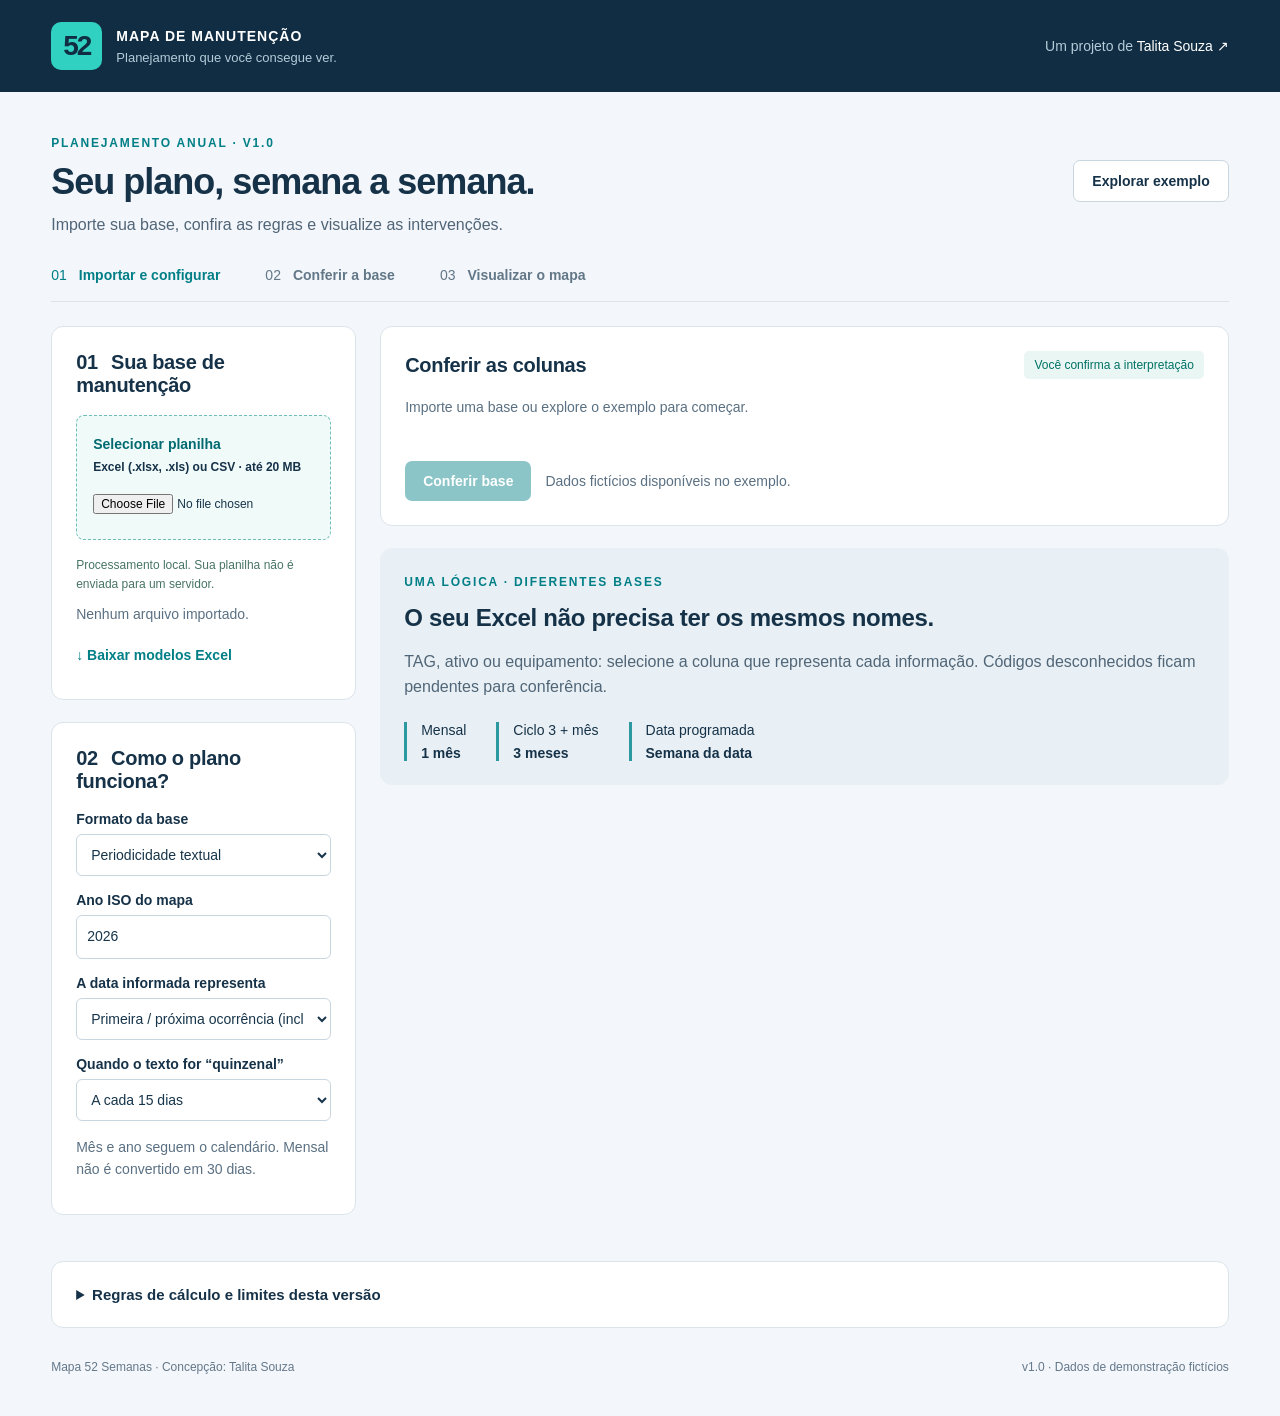
==== index.html @ 4c705dde "feat: mapa anual adaptável com importação Excel e calendário ISO" ====
<!doctype html>
<html lang="pt-BR"><head><meta charset="utf-8"><meta name="viewport" content="width=device-width,initial-scale=1"><meta name="description" content="Mapa anual de manutenção adaptável a periodicidades, ciclos e datas programadas. Por Talita Souza."><title>Mapa 52 Semanas · Talita Souza</title><link rel="stylesheet" href="assets/style.css"></head>
<body>
<header><a class="brand" href="#"><span class="brandmark">52</span><span>MAPA DE MANUTENÇÃO<small>Planejamento que você consegue ver.</small></span></a><div class="author">Um projeto de <a href="https://github.com/talita-olv" target="_blank" rel="noopener">Talita Souza ↗</a></div></header>
<main>
<div class="titlebar"><div><p class="eyebrow">PLANEJAMENTO ANUAL · V1.0</p><h1>Seu plano, semana a semana.</h1><p>Importe sua base, confira as regras e visualize as intervenções.</p></div><button id="demo" class="secondary">Explorar exemplo</button></div>
<nav aria-label="Etapas"><span class="active">01 <b>Importar e configurar</b></span><span>02 <b>Conferir a base</b></span><span>03 <b>Visualizar o mapa</b></span></nav>
<div class="workspace">
<aside>
<section class="card"><h2>01 <span>Sua base de manutenção</span></h2><label class="upload"> <strong>Selecionar planilha</strong><span>Excel (.xlsx, .xls) ou CSV · até 20 MB</span><input id="file" type="file" accept=".xlsx,.xls,.csv"></label><p class="privacy">Processamento local. Sua planilha não é enviada para um servidor.</p><p id="filename" class="muted">Nenhum arquivo importado.</p><div id="sheetbox" hidden><label>Aba<select id="sheet"></select></label><label>Linha do cabeçalho<input id="headerrow" type="number" min="1" max="100" value="1"></label></div><button id="template" class="textbutton">↓ Baixar modelos Excel</button></section>
<section class="card"><h2>02 <span>Como o plano funciona?</span></h2><label>Formato da base<select id="mode"><option value="text">Periodicidade textual</option><option value="cycle">Ciclo + unidade</option><option value="dates">Datas já programadas</option><option value="strategy">Estratégias e pacotes</option></select></label><label>Ano ISO do mapa<input id="year" type="number" value="2026" min="1901" max="2199"></label><label id="anchorbox">A data informada representa<select id="anchor"><option value="next">Primeira / próxima ocorrência (incluída)</option><option value="last">Última execução (somar um ciclo)</option></select></label><label id="fortnightbox">Quando o texto for “quinzenal”<select id="fortnight"><option value="15">A cada 15 dias</option><option value="14">A cada 14 dias (2 semanas)</option></select></label><p class="muted">Mês e ano seguem o calendário. Mensal não é convertido em 30 dias.</p></section>
</aside>
<div class="maincol"><section class="card mapping"><div class="sectionhead"><h2>Conferir as colunas</h2><span class="badge">Você confirma a interpretação</span></div><p id="mappinghint" class="muted">Importe uma base ou explore o exemplo para começar.</p><div id="mapping" class="formgrid"></div><details id="strategybox" hidden open><summary>Tabela de estratégias</summary><p>Uma linha por pacote: código;pacote;ciclo;unidade. A data da base é a âncora comum dos pacotes.</p><textarea id="strategies" rows="5" placeholder="EST_A;1M;1;MES&#10;EST_A;3M;3;MES"></textarea><p class="muted">Pacotes são independentes e cumulativos. Não aplica hierarquia, supressão, deslocamentos ou tolerâncias do CMMS. Para esses casos, importe datas já programadas.</p></details><div id="sample" class="previewtable"></div><div class="actions"><button id="validate" disabled>Conferir base</button><span id="rowcount" class="muted">Dados fictícios disponíveis no exemplo.</span></div></section>
<section id="validation" class="card" hidden><h2>Resultado da conferência</h2><div id="validationtext" role="status"></div><div id="issues" class="previewtable"></div><label id="skipbox" hidden class="inline"><input type="checkbox" id="skip">Gerar apenas com as linhas válidas; excluir as pendências listadas.</label><div class="actions"><button id="generate">Gerar mapa anual</button><button id="downloadissues" class="secondary" hidden>Baixar pendências</button></div></section>
<section class="card note" id="intro"><span class="eyebrow">UMA LÓGICA · DIFERENTES BASES</span><h2>O seu Excel não precisa ter os mesmos nomes.</h2><p>TAG, ativo ou equipamento: selecione a coluna que representa cada informação. Códigos desconhecidos ficam pendentes para conferência.</p><div class="examples"><span>Mensal <b>1 mês</b></span><span>Ciclo 3 + mês <b>3 meses</b></span><span>Data programada <b>Semana da data</b></span></div></section></div></div>
<section id="dashboard" hidden><div class="sectionhead"><div><p class="eyebrow">VISÃO DO PLANEJAMENTO</p><h2 id="maptitle">Mapa anual</h2><p id="range" class="muted"></p></div><div class="actions"><button id="export" class="secondary">↓ Exportar ocorrências</button><button id="print" class="secondary">Imprimir / PDF</button></div></div>
<div class="filters card"><label>Buscar equipamento / atividade<input id="search" placeholder="Digite TAG, descrição ou atividade"></label><label>Local<select id="local"><option value="">Todos</option></select></label><label>Criticidade<select id="critical"><option value="">Todas</option></select></label><label>Tipo de manutenção<select id="type"><option value="">Todos</option></select></label></div>
<div class="stats"><article><span>Equipamentos</span><strong id="kassets">0</strong><small>Identificadores únicos no filtro</small></article><article><span>Ocorrências previstas</span><strong id="kevents">0</strong><small>Pacotes contados individualmente</small></article><article><span>Horas estimadas</span><strong id="khours">—</strong><small id="hcoverage">Informe HH por intervenção</small></article><article><span>Maior concentração</span><strong id="kpeak">—</strong><small id="peakdetail">Ocorrências na semana</small></article></div>
<section class="card"><div class="sectionhead"><h2>Distribuição por semana</h2><label class="capacity">Capacidade semanal (HH)<input id="capacity" type="number" min="0" step="0.5" placeholder="Opcional"></label></div><p class="muted" id="chartnote">Quantidade de ocorrências. Volume de atividades não determina sobrecarga de mão de obra.</p><div class="chartscroll"><div id="chart" class="chart" aria-label="Distribuição semanal"></div></div></section>
<section class="card mapcard"><div class="sectionhead"><h2>Mapa de intervenções</h2><div class="legend"><span><i class="c0"></i>Diária / semanal</span><span><i class="c1"></i>Mensal</span><span><i class="c2"></i>Outros ciclos</span><span><i class="c3"></i>Data programada</span></div></div><p class="muted">Clique em uma semana preenchida para ver datas e atividades. Uma linha representa equipamento + local + atividade + regra.</p><div id="map" class="mapscroll"></div><div class="pager"><button id="prev" class="secondary">← Anterior</button><span id="pageinfo"></span><button id="next" class="secondary">Próxima →</button></div></section></section>
<details class="card help"><summary>Regras de cálculo e limites desta versão</summary><p>Semanas ISO começam na segunda-feira. O ano ISO tem 52 ou 53 semanas e pode incluir dias de dezembro do ano anterior ou janeiro do seguinte. O período exato aparece no mapa.</p><p>Datas mensais preservam o dia da âncora, limitando ao último dia do mês quando necessário: 31/01 → 28/02 → 31/03. A data-base é obrigatória; não inventamos uma data inicial.</p><p>Ciclos por horímetro, produção e condição não são convertidos em datas. Use uma previsão calculada no CMMS. Estratégias com regras avançadas também devem usar datas programadas.</p><p>Linhas idênticas são sinalizadas e não removidas automaticamente. Não há integração SAP, rastreamento de usuários, armazenamento permanente nem ajuste automático da programação.</p><p>Limites: 20.000 linhas por aba, 250.000 ocorrências por mapa, 60 linhas por página. Exporte os resultados antes de fechar. Confira a programação com sua equipe antes do uso operacional.</p></details>
<footer>Mapa 52 Semanas · Concepção: Talita Souza <span>v1.0 · Dados de demonstração fictícios</span></footer>
</main><dialog id="detail"><div class="sectionhead"><h2>Detalhes da semana</h2><button id="close" class="secondary">Fechar</button></div><div id="detailbody"></div></dialog><div id="message" role="alert" hidden></div>
<script src="assets/xlsx.full.min.js"></script><script src="assets/engine.js"></script><script src="assets/app.js"></script></body></html>
---- assets/style.css ----
:root{font-family:Inter,"Segoe UI",Arial,sans-serif;color:#163248;background:#f3f6fa;font-size:16px;--navy:#102d43;--teal:#007f86;--line:#dbe4eb}*{box-sizing:border-box}body{margin:0}header{padding:22px 4%;background:var(--navy);color:white;display:flex;justify-content:space-between;align-items:center}.brand{display:flex;gap:14px;align-items:center;color:white;text-decoration:none;font-size:14px;font-weight:700;letter-spacing:1px}.brandmark{background:#30d1c1;color:#102d43;font-size:28px;letter-spacing:-2px;padding:8px 12px;border-radius:10px}.brand small{display:block;font-size:13px;color:#b5cbd9;font-weight:400;letter-spacing:0;margin-top:6px}.author{font-size:14px;color:#b5cbd9}.author a{color:#fff;text-decoration:none}main{max-width:1600px;margin:auto;padding:32px 4%}h1{font-size:36px;letter-spacing:-1px;margin:8px 0 10px}h2{font-size:20px;letter-spacing:-.3px;margin:0 0 18px}h2>span{margin-left:8px}p{line-height:1.55;margin:10px 0;color:#506577}.eyebrow{font-size:12px;letter-spacing:1.8px;color:var(--teal);font-weight:750}.titlebar,.sectionhead{display:flex;justify-content:space-between;gap:20px;align-items:center}.titlebar{margin-bottom:30px}.titlebar p{margin-bottom:0}button{border:0;border-radius:7px;padding:12px 18px;background:var(--teal);color:white;cursor:pointer;font:600 14px inherit;font-family:inherit;font-size:14px;font-weight:600;white-space:nowrap}button:hover{filter:brightness(.92)}button:disabled{opacity:.45;cursor:default}.secondary{background:#fff;color:#163248;border:1px solid #c8d6df}.textbutton{background:transparent;color:var(--teal);padding-left:0}nav{display:flex;gap:45px;border-bottom:1px solid var(--line);padding:0 0 18px;margin-bottom:24px;color:#627787;font-size:14px}nav span{display:flex;gap:12px}nav .active{color:var(--teal)}.workspace{display:grid;grid-template-columns:305px 1fr;gap:24px}.card{padding:24px;border:1px solid var(--line);border-radius:12px;background:white;margin-bottom:22px}.upload{display:flex;flex-direction:column;gap:8px;background:#f0faf9;border:1.5px dashed #70bdb8;border-radius:8px;padding:20px 16px;cursor:pointer;overflow:hidden}.upload strong{color:#006a70}.upload span{font-size:12px}.upload input{font-size:12px;max-width:100%;padding:5px 0;border:0;background:transparent}.privacy{font-size:12px;color:#477466}.muted{font-size:14px;color:#5a7082}label{display:block;font-size:14px;font-weight:600;margin-bottom:16px}input,select,textarea{display:block;font-family:inherit;font-size:14px;line-height:1.4;border:1px solid #c8d6df;border-radius:6px;background:#fff;color:#17354a;padding:11px 10px;width:100%;margin-top:7px}input:focus,select:focus,textarea:focus,button:focus-visible{outline:3px solid #70c9c4;outline-offset:2px}textarea{font-family:Consolas,monospace}.formgrid{display:grid;grid-template-columns:repeat(3,minmax(0,1fr));gap:0 18px}.badge{font-size:12px;background:#e9f6f3;color:#007265;padding:7px 10px;border-radius:5px}.sectionhead h2{margin:0}.sectionhead{margin-bottom:18px}.actions{display:flex;gap:14px;align-items:center;flex-wrap:wrap;margin-top:18px}.note{background:#e8f0f5;border:0}.note h2{font-size:24px;margin-top:14px}.examples{display:flex;gap:30px;margin-top:22px;font-size:14px}.examples span{border-left:3px solid #2c98a0;padding-left:14px}.examples b{display:block;margin-top:7px}.previewtable{overflow:auto;max-height:230px;margin-top:14px}table{border-collapse:separate;border-spacing:0;width:100%;font-size:13px}th,td{padding:10px;text-align:left;border-bottom:1px solid #e3eaf0;white-space:nowrap}th{background:#eff4f7;position:sticky;top:0;z-index:1}summary{cursor:pointer;font-weight:650;font-size:15px}.inline{display:flex;align-items:center;gap:10px;margin-top:18px}.inline input{width:auto;margin:0}.ok{color:#007668}.error{color:#a13f29}.filters{display:grid;grid-template-columns:2fr 1fr 1fr 1fr;gap:18px;padding-bottom:8px}.stats{display:grid;grid-template-columns:repeat(4,1fr);gap:18px;margin-bottom:24px}.stats article{background:white;border:1px solid var(--line);border-top:3px solid var(--teal);border-radius:9px;padding:22px}.stats span{font-size:14px;color:#516b7f}.stats strong{display:block;font-size:32px;letter-spacing:-1px;margin:12px 0}.stats small{font-size:12px;color:#607787}.capacity{width:205px;margin:0}.capacity input{padding:7px}.chartscroll{overflow-x:auto}.chart{display:flex;align-items:flex-end;gap:4px;height:150px;min-width:760px;padding-top:25px}.bar{flex:1;display:flex;flex-direction:column;align-items:center;justify-content:flex-end;height:100%;gap:7px;font-size:12px}.bar button{padding:0;width:100%;border-radius:3px 3px 0 0;background:#089aa2;min-height:3px}.bar:nth-child(4n) button{background:#00757b}.bar small{font-size:10px}.mapscroll{overflow:auto;max-height:650px;border:1px solid var(--line);border-radius:7px}.mapscroll table{width:max-content;min-width:100%}.mapscroll th:first-child,.mapscroll td:first-child{position:sticky;left:0;z-index:2;background:#fff;min-width:255px;max-width:310px;white-space:normal;border-right:1px solid var(--line)}.mapscroll th:first-child{z-index:3;background:#eff4f7}.mapscroll td{padding:6px 4px;min-width:36px;text-align:center;height:53px}.mapscroll td:first-child{text-align:left;padding:9px 14px}.mapscroll th{font-size:12px;text-align:center;padding:10px 5px}.mapscroll small{display:block;font-size:12px;color:#688092;margin-top:4px}.cell{width:27px;min-height:27px;border-radius:4px;padding:5px 0;font-size:12px}.c0{background:#007f86;color:white}.c1{background:#246ac0;color:white}.c2{background:#7354b7;color:white}.c3{background:#c07715;color:white}.legend{display:flex;gap:15px;font-size:12px;flex-wrap:wrap}.legend i{display:inline-block;width:10px;height:10px;border-radius:2px;margin-right:5px}.pager{display:flex;justify-content:space-between;align-items:center;margin-top:20px;font-size:14px}#dashboard{scroll-margin-top:20px}footer{display:flex;justify-content:space-between;font-size:12px;color:#64788a;padding:10px 0}dialog{border:1px solid var(--line);border-radius:12px;padding:25px;max-width:900px;width:90%;max-height:85vh}dialog::backdrop{background:#102d4380}#detailbody{overflow:auto}#message{position:fixed;bottom:25px;right:25px;max-width:500px;z-index:20;background:#823422;color:white;padding:18px 25px;border-radius:10px;box-shadow:0 5px 20px #0003}[hidden]{display:none!important}.help{margin-top:24px}.help p{font-size:14px}@media(max-width:1050px){.workspace{grid-template-columns:270px 1fr}.formgrid{grid-template-columns:repeat(2,1fr)}.stats{grid-template-columns:repeat(2,1fr)}.filters{grid-template-columns:1fr 1fr}.sectionhead{align-items:flex-start;flex-wrap:wrap}}@media(max-width:700px){header{padding:16px}.brand{font-size:12px}.author{display:none}main{padding:22px 16px}h1{font-size:28px}.titlebar{align-items:flex-start;flex-direction:column;gap:15px}nav{gap:18px;font-size:12px}nav b{font-weight:500}.workspace{display:block}.formgrid{grid-template-columns:1fr 1fr}.card{padding:18px}.badge{display:none}.examples{gap:15px;flex-wrap:wrap}.stats{gap:10px}.stats article{padding:15px}.filters{grid-template-columns:1fr}.stats strong{font-size:28px}footer{display:block;line-height:2}.pager{gap:6px}.pager button{padding:10px}.help{margin-top:20px}}@media print{@page{size:A3 landscape;margin:10mm}header,.titlebar,nav,.workspace,.help,footer,.filters,.actions,.pager,.capacity,#message{display:none!important}main{padding:0;max-width:none}body{background:white}#dashboard{display:block}.card{break-inside:avoid;padding:8px;margin-bottom:12px}.mapscroll{max-height:none;overflow:visible}.mapscroll table{width:100%;table-layout:fixed}.mapscroll th,.mapscroll td{min-width:0;padding:2px;font-size:7px}.mapscroll th:first-child,.mapscroll td:first-child{min-width:0;max-width:none;width:150px;position:static;font-size:9px}.mapscroll small{font-size:7px}.cell{width:100%;font-size:8px;padding:3px 0;min-height:15px}*{-webkit-print-color-adjust:exact;print-color-adjust:exact}.stats strong{font-size:24px}}
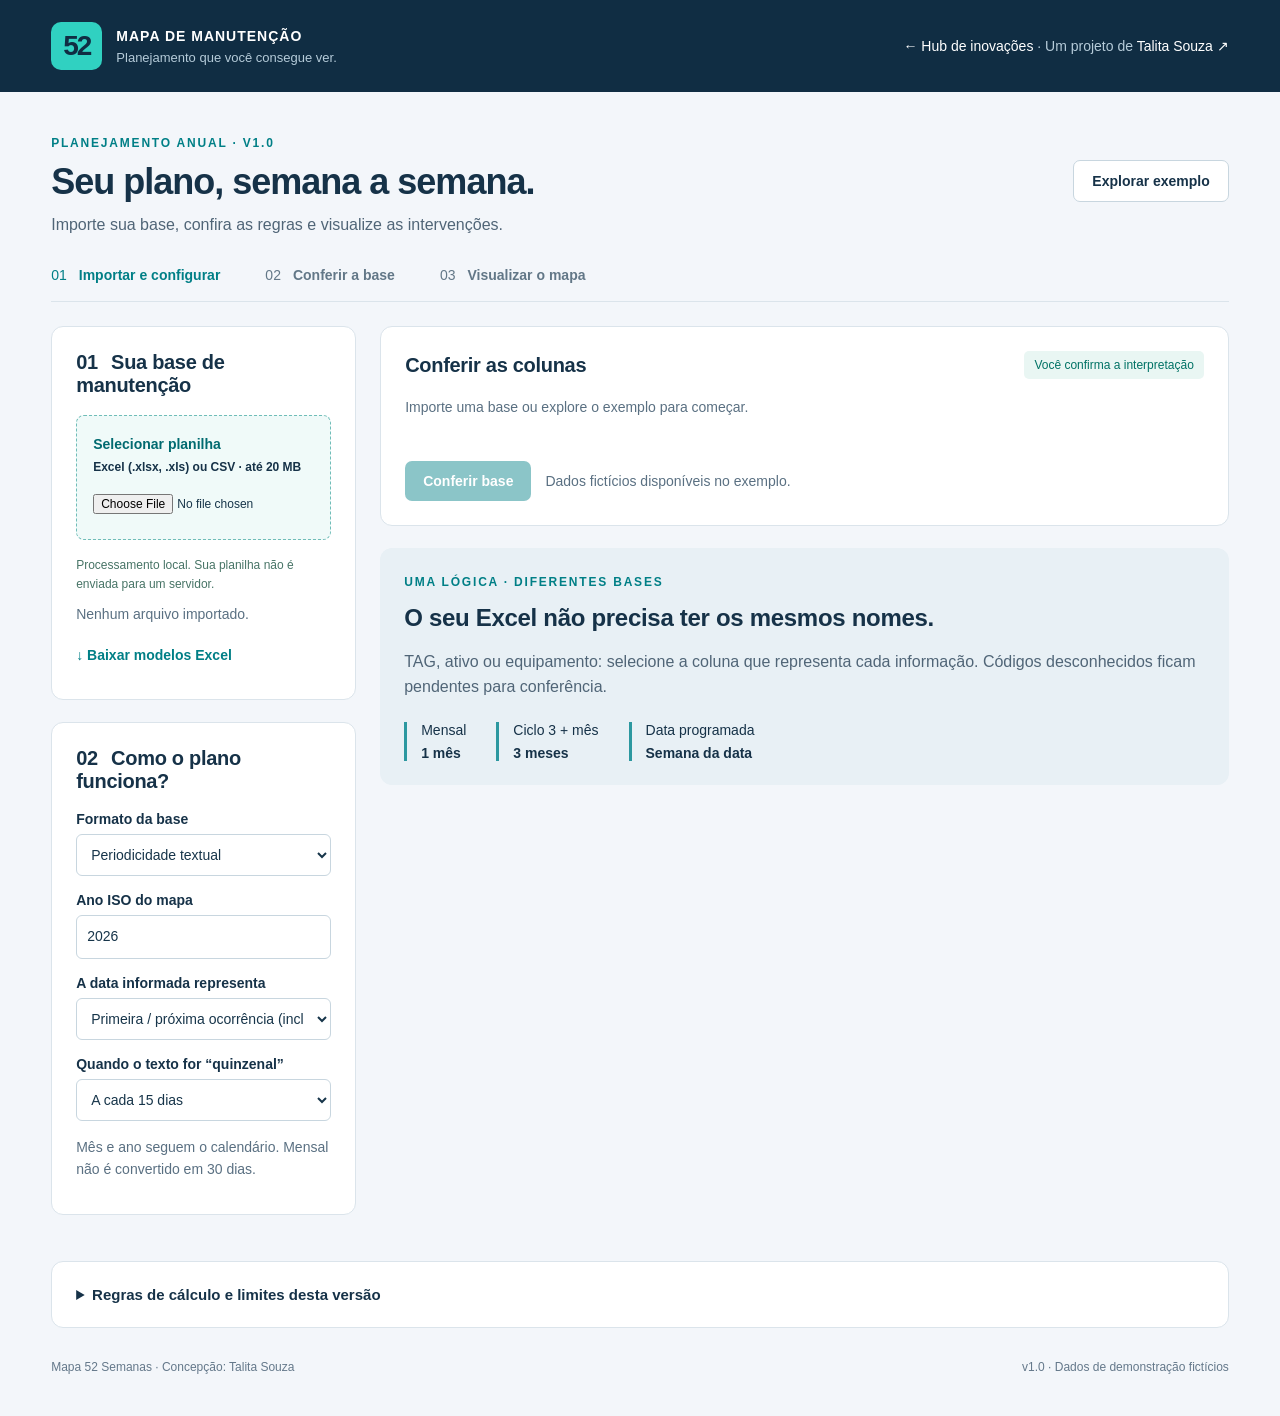
==== commit 456a7f7e: "feat: hub de inovações e mapa de manutenção por estratégia" ====
--- a/index.html
+++ b/index.html
@@ -1,7 +1,7 @@
 <!doctype html>
 <html lang="pt-BR"><head><meta charset="utf-8"><meta name="viewport" content="width=device-width,initial-scale=1"><meta name="description" content="Mapa anual de manutenção adaptável a periodicidades, ciclos e datas programadas. Por Talita Souza."><title>Mapa 52 Semanas · Talita Souza</title><link rel="stylesheet" href="assets/style.css"></head>
 <body>
-<header><a class="brand" href="#"><span class="brandmark">52</span><span>MAPA DE MANUTENÇÃO<small>Planejamento que você consegue ver.</small></span></a><div class="author">Um projeto de <a href="https://github.com/talita-olv" target="_blank" rel="noopener">Talita Souza ↗</a></div></header>
+<header><a class="brand" href="#"><span class="brandmark">52</span><span>MAPA DE MANUTENÇÃO<small>Planejamento que você consegue ver.</small></span></a><div class="author"><a href="hub/">← Hub de inovações</a> · Um projeto de <a href="https://github.com/talita-olv" target="_blank" rel="noopener">Talita Souza ↗</a></div></header>
 <main>
 <div class="titlebar"><div><p class="eyebrow">PLANEJAMENTO ANUAL · V1.0</p><h1>Seu plano, semana a semana.</h1><p>Importe sua base, confira as regras e visualize as intervenções.</p></div><button id="demo" class="secondary">Explorar exemplo</button></div>
 <nav aria-label="Etapas"><span class="active">01 <b>Importar e configurar</b></span><span>02 <b>Conferir a base</b></span><span>03 <b>Visualizar o mapa</b></span></nav>
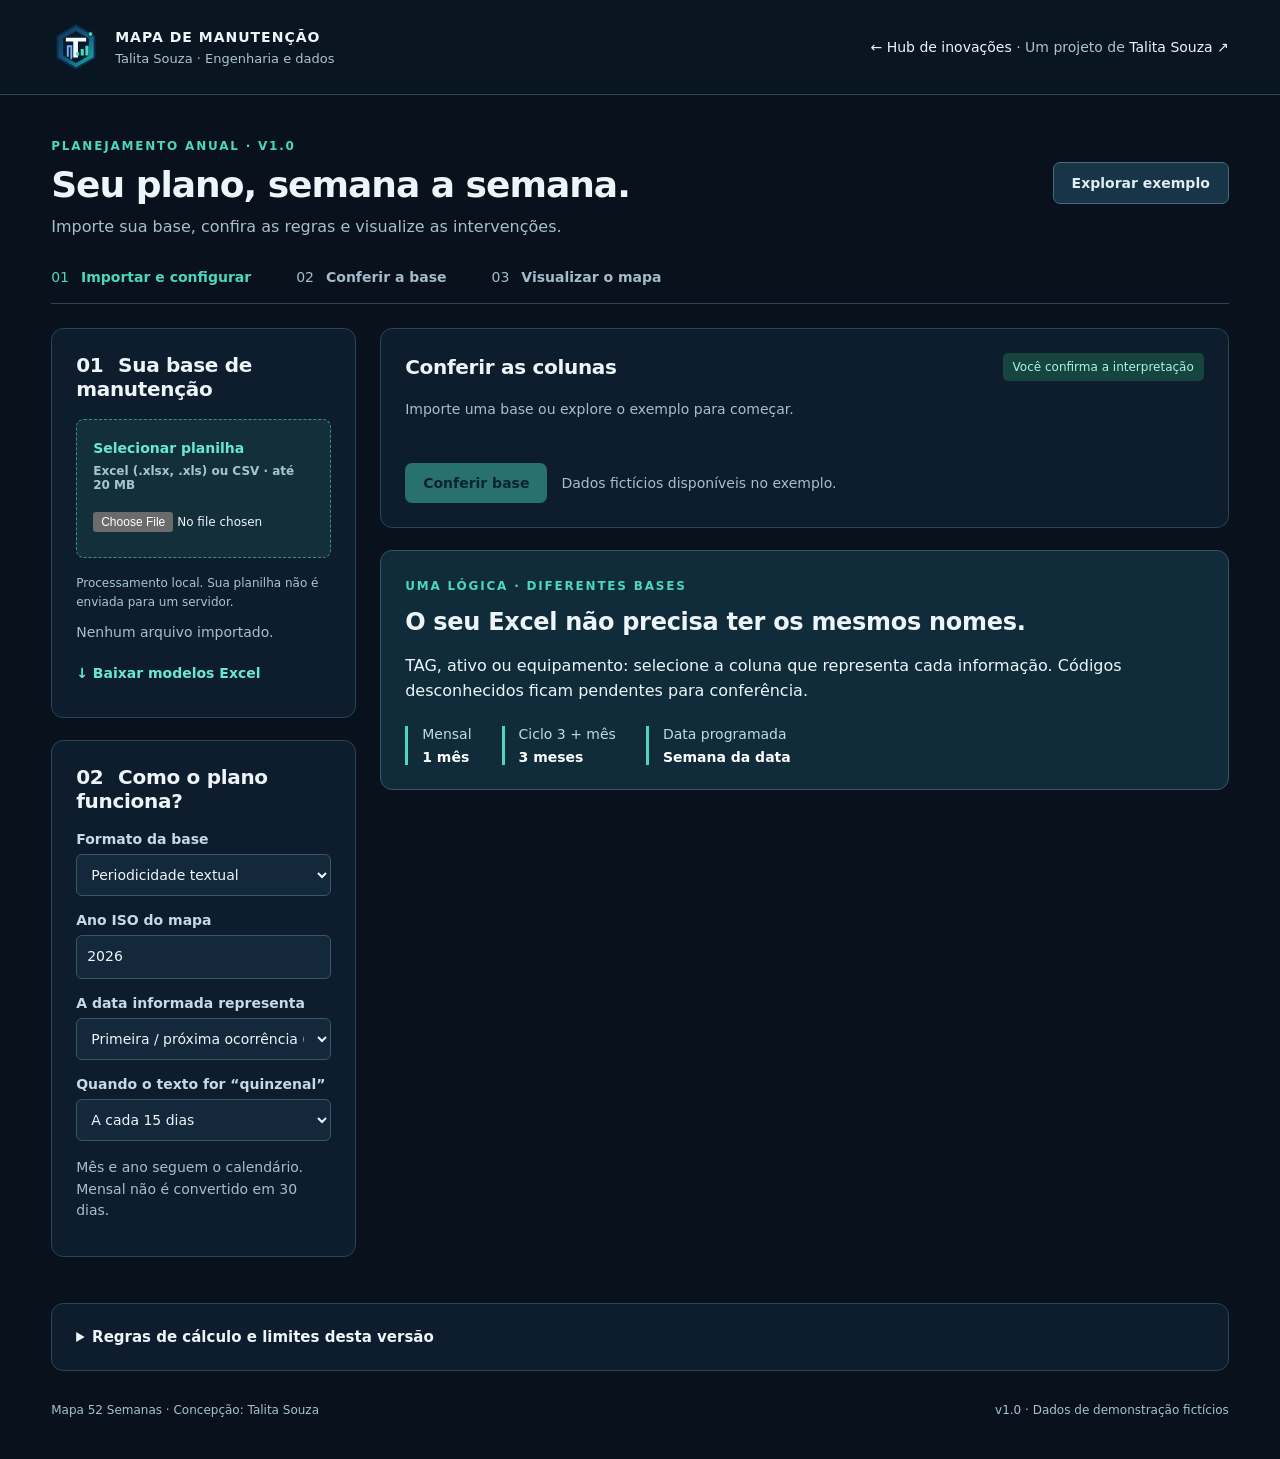
==== commit a3e3688e: "design: aplicar paleta e identidade Talita Souza aos mapas (#2)" ====
--- a/index.html
+++ b/index.html
@@ -1,7 +1,7 @@
 <!doctype html>
-<html lang="pt-BR"><head><meta charset="utf-8"><meta name="viewport" content="width=device-width,initial-scale=1"><meta name="description" content="Mapa anual de manutenção adaptável a periodicidades, ciclos e datas programadas. Por Talita Souza."><title>Mapa 52 Semanas · Talita Souza</title><link rel="stylesheet" href="assets/style.css"></head>
+<html lang="pt-BR"><head><meta charset="utf-8"><meta name="viewport" content="width=device-width,initial-scale=1"><meta name="theme-color" content="#08111c"><link rel="icon" href="assets/talita-mark.svg" type="image/svg+xml"><meta name="description" content="Mapa anual de manutenção adaptável a periodicidades, ciclos e datas programadas. Por Talita Souza."><title>Mapa 52 Semanas · Talita Souza</title><link rel="stylesheet" href="assets/style.css?v=20260920"><link rel="stylesheet" href="assets/brand-theme.css?v=20261016"></head>
 <body>
-<header><a class="brand" href="#"><span class="brandmark">52</span><span>MAPA DE MANUTENÇÃO<small>Planejamento que você consegue ver.</small></span></a><div class="author"><a href="hub/">← Hub de inovações</a> · Um projeto de <a href="https://github.com/talita-olv" target="_blank" rel="noopener">Talita Souza ↗</a></div></header>
+<header><a class="brand" href="#"><span class="brandmark"><img src="assets/talita-mark.svg" width="50" height="50" alt=""></span><span>MAPA DE MANUTENÇÃO<small>Talita Souza · Engenharia e dados</small></span></a><div class="author"><a href="hub/">← Hub de inovações</a> · Um projeto de <a href="https://github.com/talita-olv" target="_blank" rel="noopener">Talita Souza ↗</a></div></header>
 <main>
 <div class="titlebar"><div><p class="eyebrow">PLANEJAMENTO ANUAL · V1.0</p><h1>Seu plano, semana a semana.</h1><p>Importe sua base, confira as regras e visualize as intervenções.</p></div><button id="demo" class="secondary">Explorar exemplo</button></div>
 <nav aria-label="Etapas"><span class="active">01 <b>Importar e configurar</b></span><span>02 <b>Conferir a base</b></span><span>03 <b>Visualizar o mapa</b></span></nav>
--- a/assets/style.css
+++ b/assets/style.css
@@ -1 +1,5 @@
-:root{font-family:Inter,"Segoe UI",Arial,sans-serif;color:#163248;background:#f3f6fa;font-size:16px;--navy:#102d43;--teal:#007f86;--line:#dbe4eb}*{box-sizing:border-box}body{margin:0}header{padding:22px 4%;background:var(--navy);color:white;display:flex;justify-content:space-between;align-items:center}.brand{display:flex;gap:14px;align-items:center;color:white;text-decoration:none;font-size:14px;font-weight:700;letter-spacing:1px}.brandmark{background:#30d1c1;color:#102d43;font-size:28px;letter-spacing:-2px;padding:8px 12px;border-radius:10px}.brand small{display:block;font-size:13px;color:#b5cbd9;font-weight:400;letter-spacing:0;margin-top:6px}.author{font-size:14px;color:#b5cbd9}.author a{color:#fff;text-decoration:none}main{max-width:1600px;margin:auto;padding:32px 4%}h1{font-size:36px;letter-spacing:-1px;margin:8px 0 10px}h2{font-size:20px;letter-spacing:-.3px;margin:0 0 18px}h2>span{margin-left:8px}p{line-height:1.55;margin:10px 0;color:#506577}.eyebrow{font-size:12px;letter-spacing:1.8px;color:var(--teal);font-weight:750}.titlebar,.sectionhead{display:flex;justify-content:space-between;gap:20px;align-items:center}.titlebar{margin-bottom:30px}.titlebar p{margin-bottom:0}button{border:0;border-radius:7px;padding:12px 18px;background:var(--teal);color:white;cursor:pointer;font:600 14px inherit;font-family:inherit;font-size:14px;font-weight:600;white-space:nowrap}button:hover{filter:brightness(.92)}button:disabled{opacity:.45;cursor:default}.secondary{background:#fff;color:#163248;border:1px solid #c8d6df}.textbutton{background:transparent;color:var(--teal);padding-left:0}nav{display:flex;gap:45px;border-bottom:1px solid var(--line);padding:0 0 18px;margin-bottom:24px;color:#627787;font-size:14px}nav span{display:flex;gap:12px}nav .active{color:var(--teal)}.workspace{display:grid;grid-template-columns:305px 1fr;gap:24px}.card{padding:24px;border:1px solid var(--line);border-radius:12px;background:white;margin-bottom:22px}.upload{display:flex;flex-direction:column;gap:8px;background:#f0faf9;border:1.5px dashed #70bdb8;border-radius:8px;padding:20px 16px;cursor:pointer;overflow:hidden}.upload strong{color:#006a70}.upload span{font-size:12px}.upload input{font-size:12px;max-width:100%;padding:5px 0;border:0;background:transparent}.privacy{font-size:12px;color:#477466}.muted{font-size:14px;color:#5a7082}label{display:block;font-size:14px;font-weight:600;margin-bottom:16px}input,select,textarea{display:block;font-family:inherit;font-size:14px;line-height:1.4;border:1px solid #c8d6df;border-radius:6px;background:#fff;color:#17354a;padding:11px 10px;width:100%;margin-top:7px}input:focus,select:focus,textarea:focus,button:focus-visible{outline:3px solid #70c9c4;outline-offset:2px}textarea{font-family:Consolas,monospace}.formgrid{display:grid;grid-template-columns:repeat(3,minmax(0,1fr));gap:0 18px}.badge{font-size:12px;background:#e9f6f3;color:#007265;padding:7px 10px;border-radius:5px}.sectionhead h2{margin:0}.sectionhead{margin-bottom:18px}.actions{display:flex;gap:14px;align-items:center;flex-wrap:wrap;margin-top:18px}.note{background:#e8f0f5;border:0}.note h2{font-size:24px;margin-top:14px}.examples{display:flex;gap:30px;margin-top:22px;font-size:14px}.examples span{border-left:3px solid #2c98a0;padding-left:14px}.examples b{display:block;margin-top:7px}.previewtable{overflow:auto;max-height:230px;margin-top:14px}table{border-collapse:separate;border-spacing:0;width:100%;font-size:13px}th,td{padding:10px;text-align:left;border-bottom:1px solid #e3eaf0;white-space:nowrap}th{background:#eff4f7;position:sticky;top:0;z-index:1}summary{cursor:pointer;font-weight:650;font-size:15px}.inline{display:flex;align-items:center;gap:10px;margin-top:18px}.inline input{width:auto;margin:0}.ok{color:#007668}.error{color:#a13f29}.filters{display:grid;grid-template-columns:2fr 1fr 1fr 1fr;gap:18px;padding-bottom:8px}.stats{display:grid;grid-template-columns:repeat(4,1fr);gap:18px;margin-bottom:24px}.stats article{background:white;border:1px solid var(--line);border-top:3px solid var(--teal);border-radius:9px;padding:22px}.stats span{font-size:14px;color:#516b7f}.stats strong{display:block;font-size:32px;letter-spacing:-1px;margin:12px 0}.stats small{font-size:12px;color:#607787}.capacity{width:205px;margin:0}.capacity input{padding:7px}.chartscroll{overflow-x:auto}.chart{display:flex;align-items:flex-end;gap:4px;height:150px;min-width:760px;padding-top:25px}.bar{flex:1;display:flex;flex-direction:column;align-items:center;justify-content:flex-end;height:100%;gap:7px;font-size:12px}.bar button{padding:0;width:100%;border-radius:3px 3px 0 0;background:#089aa2;min-height:3px}.bar:nth-child(4n) button{background:#00757b}.bar small{font-size:10px}.mapscroll{overflow:auto;max-height:650px;border:1px solid var(--line);border-radius:7px}.mapscroll table{width:max-content;min-width:100%}.mapscroll th:first-child,.mapscroll td:first-child{position:sticky;left:0;z-index:2;background:#fff;min-width:255px;max-width:310px;white-space:normal;border-right:1px solid var(--line)}.mapscroll th:first-child{z-index:3;background:#eff4f7}.mapscroll td{padding:6px 4px;min-width:36px;text-align:center;height:53px}.mapscroll td:first-child{text-align:left;padding:9px 14px}.mapscroll th{font-size:12px;text-align:center;padding:10px 5px}.mapscroll small{display:block;font-size:12px;color:#688092;margin-top:4px}.cell{width:27px;min-height:27px;border-radius:4px;padding:5px 0;font-size:12px}.c0{background:#007f86;color:white}.c1{background:#246ac0;color:white}.c2{background:#7354b7;color:white}.c3{background:#c07715;color:white}.legend{display:flex;gap:15px;font-size:12px;flex-wrap:wrap}.legend i{display:inline-block;width:10px;height:10px;border-radius:2px;margin-right:5px}.pager{display:flex;justify-content:space-between;align-items:center;margin-top:20px;font-size:14px}#dashboard{scroll-margin-top:20px}footer{display:flex;justify-content:space-between;font-size:12px;color:#64788a;padding:10px 0}dialog{border:1px solid var(--line);border-radius:12px;padding:25px;max-width:900px;width:90%;max-height:85vh}dialog::backdrop{background:#102d4380}#detailbody{overflow:auto}#message{position:fixed;bottom:25px;right:25px;max-width:500px;z-index:20;background:#823422;color:white;padding:18px 25px;border-radius:10px;box-shadow:0 5px 20px #0003}[hidden]{display:none!important}.help{margin-top:24px}.help p{font-size:14px}@media(max-width:1050px){.workspace{grid-template-columns:270px 1fr}.formgrid{grid-template-columns:repeat(2,1fr)}.stats{grid-template-columns:repeat(2,1fr)}.filters{grid-template-columns:1fr 1fr}.sectionhead{align-items:flex-start;flex-wrap:wrap}}@media(max-width:700px){header{padding:16px}.brand{font-size:12px}.author{display:none}main{padding:22px 16px}h1{font-size:28px}.titlebar{align-items:flex-start;flex-direction:column;gap:15px}nav{gap:18px;font-size:12px}nav b{font-weight:500}.workspace{display:block}.formgrid{grid-template-columns:1fr 1fr}.card{padding:18px}.badge{display:none}.examples{gap:15px;flex-wrap:wrap}.stats{gap:10px}.stats article{padding:15px}.filters{grid-template-columns:1fr}.stats strong{font-size:28px}footer{display:block;line-height:2}.pager{gap:6px}.pager button{padding:10px}.help{margin-top:20px}}@media print{@page{size:A3 landscape;margin:10mm}header,.titlebar,nav,.workspace,.help,footer,.filters,.actions,.pager,.capacity,#message{display:none!important}main{padding:0;max-width:none}body{background:white}#dashboard{display:block}.card{break-inside:avoid;padding:8px;margin-bottom:12px}.mapscroll{max-height:none;overflow:visible}.mapscroll table{width:100%;table-layout:fixed}.mapscroll th,.mapscroll td{min-width:0;padding:2px;font-size:7px}.mapscroll th:first-child,.mapscroll td:first-child{min-width:0;max-width:none;width:150px;position:static;font-size:9px}.mapscroll small{font-size:7px}.cell{width:100%;font-size:8px;padding:3px 0;min-height:15px}*{-webkit-print-color-adjust:exact;print-color-adjust:exact}.stats strong{font-size:24px}}
+:root{font-family:Inter,"Segoe UI",Arial,sans-serif;color:#163248;background:#f3f6fa;font-size:16px;--navy:#102d43;--teal:#007f86;--line:#dbe4eb}*{box-sizing:border-box}body{margin:0}header{padding:22px 4%;background:var(--navy);color:white;display:flex;justify-content:space-between;align-items:center}.brand{display:flex;gap:14px;align-items:center;color:white;text-decoration:none;font-size:14px;font-weight:700;letter-spacing:1px}.brandmark{background:#30d1c1;color:#102d43;font-size:28px;letter-spacing:-2px;padding:8px 12px;border-radius:10px}.brand small{display:block;font-size:13px;color:#b5cbd9;font-weight:400;letter-spacing:0;margin-top:6px}.author{font-size:14px;color:#b5cbd9}.author a{color:#fff;text-decoration:none}main{max-width:1600px;margin:auto;padding:32px 4%}h1{font-size:36px;letter-spacing:-1px;margin:8px 0 10px}h2{font-size:20px;letter-spacing:-.3px;margin:0 0 18px}h2>span{margin-left:8px}p{line-height:1.55;margin:10px 0;color:#506577}.eyebrow{font-size:12px;letter-spacing:1.8px;color:var(--teal);font-weight:750}.titlebar,.sectionhead{display:flex;justify-content:space-between;gap:20px;align-items:center}.titlebar{margin-bottom:30px}.titlebar p{margin-bottom:0}button{border:0;border-radius:7px;padding:12px 18px;background:var(--teal);color:white;cursor:pointer;font:600 14px inherit;font-family:inherit;font-size:14px;font-weight:600;white-space:nowrap}button:hover{filter:brightness(.92)}button:disabled{opacity:.45;cursor:default}.secondary{background:#fff;color:#163248;border:1px solid #c8d6df}.textbutton{background:transparent;color:var(--teal);padding-left:0}nav{display:flex;gap:45px;border-bottom:1px solid var(--line);padding:0 0 18px;margin-bottom:24px;color:#627787;font-size:14px}nav span{display:flex;gap:12px}nav .active{color:var(--teal)}.workspace{display:grid;grid-template-columns:305px minmax(0,1fr);gap:24px}.card{padding:24px;border:1px solid var(--line);border-radius:12px;background:white;margin-bottom:22px}.upload{display:flex;flex-direction:column;gap:8px;background:#f0faf9;border:1.5px dashed #70bdb8;border-radius:8px;padding:20px 16px;cursor:pointer;overflow:hidden}.upload strong{color:#006a70}.upload span{font-size:12px}.upload input{font-size:12px;max-width:100%;padding:5px 0;border:0;background:transparent}.privacy{font-size:12px;color:#477466}.muted{font-size:14px;color:#5a7082}label{display:block;font-size:14px;font-weight:600;margin-bottom:16px}input,select,textarea{display:block;font-family:inherit;font-size:14px;line-height:1.4;border:1px solid #c8d6df;border-radius:6px;background:#fff;color:#17354a;padding:11px 10px;width:100%;margin-top:7px}input:focus,select:focus,textarea:focus,button:focus-visible{outline:3px solid #70c9c4;outline-offset:2px}textarea{font-family:Consolas,monospace}.formgrid{display:grid;grid-template-columns:repeat(3,minmax(0,1fr));gap:0 18px}.badge{font-size:12px;background:#e9f6f3;color:#007265;padding:7px 10px;border-radius:5px}.sectionhead h2{margin:0}.sectionhead{margin-bottom:18px}.actions{display:flex;gap:14px;align-items:center;flex-wrap:wrap;margin-top:18px}.note{background:#e8f0f5;border:0}.note h2{font-size:24px;margin-top:14px}.examples{display:flex;gap:30px;margin-top:22px;font-size:14px}.examples span{border-left:3px solid #2c98a0;padding-left:14px}.examples b{display:block;margin-top:7px}.previewtable{overflow:auto;max-height:230px;margin-top:14px}table{border-collapse:separate;border-spacing:0;width:100%;font-size:13px}th,td{padding:10px;text-align:left;border-bottom:1px solid #e3eaf0;white-space:nowrap}th{background:#eff4f7;position:sticky;top:0;z-index:1}summary{cursor:pointer;font-weight:650;font-size:15px}.inline{display:flex;align-items:center;gap:10px;margin-top:18px}.inline input{width:auto;margin:0}.ok{color:#007668}.error{color:#a13f29}.filters{display:grid;grid-template-columns:2fr 1fr 1fr 1fr;gap:18px;padding-bottom:8px}.stats{display:grid;grid-template-columns:repeat(4,1fr);gap:18px;margin-bottom:24px}.stats article{background:white;border:1px solid var(--line);border-top:3px solid var(--teal);border-radius:9px;padding:22px}.stats span{font-size:14px;color:#516b7f}.stats strong{display:block;font-size:32px;letter-spacing:-1px;margin:12px 0}.stats small{font-size:12px;color:#607787}.capacity{width:205px;margin:0}.capacity input{padding:7px}.chartscroll{overflow-x:auto}.chart{display:flex;align-items:flex-end;gap:4px;height:150px;min-width:760px;padding-top:25px}.bar{flex:1;display:flex;flex-direction:column;align-items:center;justify-content:flex-end;height:100%;gap:7px;font-size:12px}.bar button{padding:0;width:100%;border-radius:3px 3px 0 0;background:#089aa2;min-height:3px}.bar:nth-child(4n) button{background:#00757b}.bar small{font-size:10px}.mapscroll{overflow:auto;max-height:650px;border:1px solid var(--line);border-radius:7px}.mapscroll table{width:max-content;min-width:100%}.mapscroll th:first-child,.mapscroll td:first-child{position:sticky;left:0;z-index:2;background:#fff;min-width:255px;max-width:310px;white-space:normal;border-right:1px solid var(--line)}.mapscroll th:first-child{z-index:3;background:#eff4f7}.mapscroll td{padding:6px 4px;min-width:36px;text-align:center;height:53px}.mapscroll td:first-child{text-align:left;padding:9px 14px}.mapscroll th{font-size:12px;text-align:center;padding:10px 5px}.mapscroll small{display:block;font-size:12px;color:#688092;margin-top:4px}.cell{width:27px;min-height:27px;border-radius:4px;padding:5px 0;font-size:12px}.c0{background:#007f86;color:white}.c1{background:#246ac0;color:white}.c2{background:#7354b7;color:white}.c3{background:#c07715;color:white}.legend{display:flex;gap:15px;font-size:12px;flex-wrap:wrap}.legend i{display:inline-block;width:10px;height:10px;border-radius:2px;margin-right:5px}.pager{display:flex;justify-content:space-between;align-items:center;margin-top:20px;font-size:14px}#dashboard{scroll-margin-top:20px}footer{display:flex;justify-content:space-between;font-size:12px;color:#64788a;padding:10px 0}dialog{border:1px solid var(--line);border-radius:12px;padding:25px;max-width:900px;width:90%;max-height:85vh}dialog::backdrop{background:#102d4380}#detailbody{overflow:auto}#message{position:fixed;bottom:25px;right:25px;max-width:500px;z-index:20;background:#823422;color:white;padding:18px 25px;border-radius:10px;box-shadow:0 5px 20px #0003}[hidden]{display:none!important}.help{margin-top:24px}.help p{font-size:14px}@media(max-width:1050px){.workspace{grid-template-columns:270px minmax(0,1fr)}.formgrid{grid-template-columns:repeat(2,1fr)}.stats{grid-template-columns:repeat(2,1fr)}.filters{grid-template-columns:1fr 1fr}.sectionhead{align-items:flex-start;flex-wrap:wrap}}@media(max-width:700px){header{padding:16px}.brand{font-size:12px}.author{display:none}main{padding:22px 16px}h1{font-size:28px}.titlebar{align-items:flex-start;flex-direction:column;gap:15px}nav{gap:18px;font-size:12px}nav b{font-weight:500}.workspace{display:block}.formgrid{grid-template-columns:1fr 1fr}.card{padding:18px}.badge{display:none}.examples{gap:15px;flex-wrap:wrap}.stats{gap:10px}.stats article{padding:15px}.filters{grid-template-columns:1fr}.stats strong{font-size:28px}footer{display:block;line-height:2}.pager{gap:6px}.pager button{padding:10px}.help{margin-top:20px}}@media print{@page{size:A3 landscape;margin:10mm}header,.titlebar,nav,.workspace,.help,footer,.filters,.actions,.pager,.capacity,#message{display:none!important}main{padding:0;max-width:none}body{background:white}#dashboard{display:block}.card{break-inside:avoid;padding:8px;margin-bottom:12px}.mapscroll{max-height:none;overflow:visible}.mapscroll table{width:100%;table-layout:fixed}.mapscroll th,.mapscroll td{min-width:0;padding:2px;font-size:7px}.mapscroll th:first-child,.mapscroll td:first-child{min-width:0;max-width:none;width:150px;position:static;font-size:9px}.mapscroll small{font-size:7px}.cell{width:100%;font-size:8px;padding:3px 0;min-height:15px}*{-webkit-print-color-adjust:exact;print-color-adjust:exact}.stats strong{font-size:24px}}
+
+/* Keep wide spreadsheet previews inside their panel. */
+.workspace>*{min-width:0}.previewtable,.mapscroll,.chartscroll{min-width:0;max-width:100%}.formgrid>*,.filters>*{min-width:0}select{max-width:100%}.previewtable{overscroll-behavior-x:contain}.previewtable table{width:max-content;min-width:100%}.previewtable th,.previewtable td{max-width:280px;overflow:hidden;text-overflow:ellipsis}
+@media(max-width:700px){.formgrid{grid-template-columns:minmax(0,1fr)}nav{flex-wrap:wrap;gap:12px 18px}.sectionhead{flex-wrap:wrap}.pager{flex-wrap:wrap}.stats{grid-template-columns:repeat(2,minmax(0,1fr))}}
--- a/assets/brand-theme.css
+++ b/assets/brand-theme.css
@@ -0,0 +1,23 @@
+/* Família visual Talita Souza — base Reliability Lab. Ajustes apenas de apresentação. */
+:root{--navy:#081b2e;--teal:#4ad7be;--line:#294557;background:#08111c;color:#edf5f9;font-family:Inter,ui-sans-serif,system-ui,-apple-system,"Segoe UI",sans-serif;color-scheme:dark}
+body{background:#08111c;color:#edf5f9}
+header{background:#0a1522;border-bottom:1px solid #294557}
+.brand,.author,.author a{color:#edf5f9}.brand small,.author{color:#abc3d0}
+.brandmark{display:grid;place-items:center;width:50px;height:50px;padding:0;background:transparent;border-radius:9px}.brandmark img{width:50px;height:50px;display:block}
+main{color:#edf5f9}h1,h2,summary,strong{color:#edf5f9}
+p,.muted{color:#a7bfcd}.eyebrow{color:var(--teal)}nav{color:#a4bbcb}nav .active{color:var(--teal)}
+.card,.stats article{background:#0e1d2d;border:1px solid #294557;color:#edf5f9}
+.note,.empty{background:#102c3b;border-color:#31556b}.note p,.note h2{color:#edf5f9}
+.upload{background:#132f3a;border-color:#3b8d88}.upload strong,.textbutton{color:#65e9d0}.upload span,.privacy{color:#a6c6cf}
+label{color:#c5d9e6}input,select,textarea{background:#13283a;color:#edf5f9;border-color:#39576a}input::placeholder,textarea::placeholder{color:#90a8b9}
+input:focus,select:focus,textarea:focus,button:focus-visible{outline:3px solid #4ad7be;outline-offset:2px}
+button{background:#4ad7be;color:#082b32}button:hover{background:#79ebd7}.secondary{background:#183447;color:#dfedf5;border-color:#4b697e}
+.badge{background:#17443f;color:#a2f9e3}
+.examples span{color:#c3d8e4;border-left-color:#4ad7be}.examples b{color:#fff}
+th{background:#18374b;color:#e3f2fa}td,th{border-color:#294557}td{color:#d6e6ee}
+.stats article{border-top:3px solid #4ad7be}.stats span,.stats small{color:#a0b6c8}.stats strong{color:#fff}
+.filters{background:#0e1d2d}.chartscroll,.mapscroll,.previewtable{background:#0e1d2d;color:#d6e8f0}
+.ok{color:#91edcd}.error{color:#ffa18e}
+.note,.notice:not(.danger){border-color:#375568}
+dialog{background:#0e1d2d;color:#edf5f9;border:1px solid #375568}
+footer{color:#a7c2cf;border-color:#28475a}
